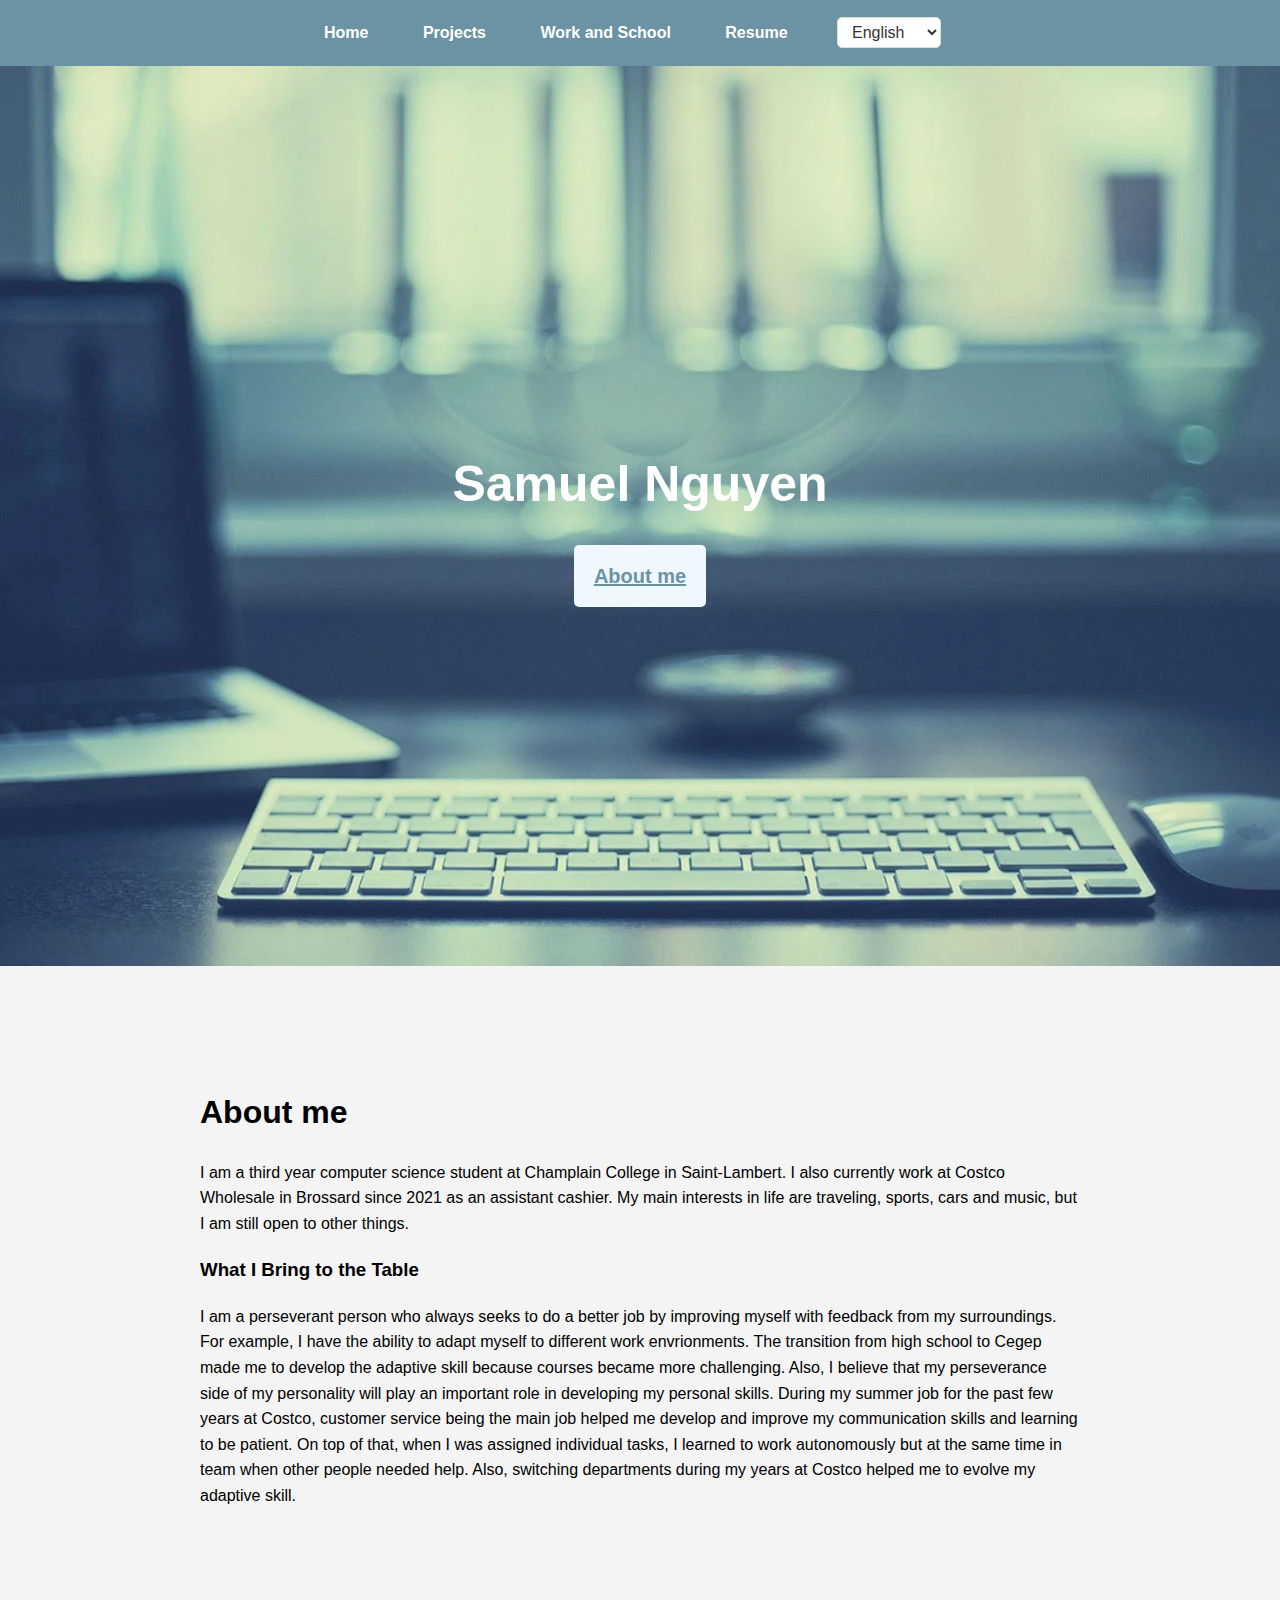
==== index.html @ 8fb1122a "Add files via upload" ====
<!DOCTYPE html>
<html>
<head>
    <title>About</title>
    <link rel="stylesheet" type="text/css" href="portfolio.css">
    <meta charset="UTF-8">
</head>
<body>
    <nav>
        <ul>
            <li><a href="index.html" data-translate="home_nav">Home</a></li>
            <li><a href="Project.html" data-translate="projects_nav">Projects</a></li>
            <li><a href="Work_School.html" data-translate="work_school_nav">Work and School</a></li>
            <li><a href="Resume.html" data-translate="resume_nav">Resume</a></li>
            <li>
                <select id="languageSwitcher" onchange="switchLanguage(this.value)">
                    <option value="en">English</option>
                    <option value="fr">Français</option>
                </select>
            </li>
        </ul>
    </nav>
    <div class="home">
        <h1>Samuel Nguyen</h1>
        <p><a href="#about-section" class="about-me-link"  data-translate="about_title">About me</a></p>
    </div>

    <div id="about-section">
        <h1 data-translate="about_title">About Me</h1>
        <p data-translate="about_txt">
            I am a third year computer science student at Champlain College in Saint-Lambert. I also currently work at Costco
            Wholesale in Brossard since 2021 as an assistant cashier. My main interests in life are traveling, sports, cars and
            music, but I am still open to other things.
        </p>
        <h3 data-translate="table_title">What I Bring to the Table</h3>
        <p data-translate="table_txt">
            I am a perseverant person who always seeks to do a better job by improving myself with feedback from my
            surroundings. For example, I have the ability to adapt myself to different work envrionments. The transition from 
            high school to Cegep made me to develop the adaptive skill because courses became more challenging. Also, I believe
            that my perseverance side of my personality will play an important role in developing my personal skills. During my
            summer job for the past few years at Costco, customer service being the main job helped me develop and improve my 
            communication skills and learning to be patient. On top of that, when I was assigned individual tasks, I learned 
            to work autonomously but at the same time in team when other people needed help. Also, switching departments 
            during my years at Costco helped me to evolve my adaptive skill.
        </p>
    </div>
    <script src="portfolio.js"></script>
</body>
</html>
---- portfolio.css ----
.home {
    background-image: url('portfolio_background.jpg');
    background-size: cover;
    background-position: center;
    height: 100vh;
    display: flex;
    align-items: center;
    justify-content: center;
    flex-direction: column;
    text-align: center;
    margin: 0;
}

.home h1 {
    font-size: 50px;
    color: #ffffff;
    text-align: center;
    margin-top: 20px;
    margin-bottom: 20px; 
}

.about-me-link {
    color: #6c93a3;
    text-decoration: underline;
    font-weight: bold;
    font-size: 20px;
    cursor: pointer;
    background-color: #f0f8ff;
    padding: 20px;
    border-radius: 5px;
    transition: all 0.3s ease;
}

.about-me-link:hover {
    color: #0088ff;
    text-decoration: none;
    background-color: #e6f2ff;
}

  #about-section {
    padding: 200px;
    padding-top: 100px;
}

html {
    scroll-behavior: smooth;
}

nav {
    background-color: #6c93a3;
    color: white;
    text-align: center;
    padding: 10px;
}

nav ul {
    list-style-type: none;
    margin: 0;
    padding: 0;
}

nav ul li {
    display: inline;
    margin-right: 20px;
}

nav a {
    color: white; 
    text-decoration: none;
    font-weight: bold;
    padding: 10px 15px;
    display: inline-block;
    font-size: 16px;
}

nav a:hover {
    background-color: #ddd;
    color: black;
    border-radius: 5px;
}

.container {
    width: 90%;
    margin: auto;
}

@media screen and (min-width: 768px) {
    .container {
        width: 75%;
    }
}

@media screen and (min-width: 1200px) {
    .container {
        width: 60%;
    }
}

body {
    font-family: Arial, sans-serif;
    line-height: 1.6;
    margin: 0;
    padding: 0;
    background-color: #f4f4f4;
}

.main-heading {
    color: #333;
    margin-top: 20px;
    text-align: center;
}

.project-title {
    color: #0056b3;
}

.sub-heading {
    margin-bottom: 5px;
}

.project-section {
    background-color: white;
    margin: 20px auto;
    padding: 20px;
    border-radius: 8px;
    box-shadow: 0 2px 4px rgba(0, 0, 0, 0.1);
    max-width: 800px;
}

.project-description {
    color: #666;
}

.image-gallery img {
    width: 100px; 
    height: auto;
    margin: 5px;
    cursor: pointer;
}

.modal {
    display: none;
    position: fixed;
    z-index: 1;
    padding-top: 100px;
    left: 0;
    top: 0;
    width: 100%;
    height: 100%;
    overflow: auto;
    background-color: black;
    background-color: rgba(0,0,0,0.9);
}

.modal-content {
    position: relative;
    margin: auto;
    width: 80%;
    max-width: 700px;
}

.close {
    color: white;
    position: absolute;
    top: 10px;
    right: 25px;
    font-size: 35px;
    font-weight: bold;
    cursor: pointer;
}

.prev, .next {
    cursor: pointer;
    position: absolute;
    top: 50%;
    width: auto;
    padding: 16px;
    margin-top: -50px;
    color: white;
    font-weight: bold;
    font-size: 20px;
    transition: 0.6s ease;
    border-radius: 0 3px 3px 0;
    user-select: none;
    -webkit-user-select: none;
}

.next {
    right: 0;
    border-radius: 3px 0 0 3px;
}

.prev:hover, .next:hover {
    background-color: rgba(0,0,0,0.8);
}

.accordion-button {
    background-color: #eee;
    color: #444;
    cursor: pointer;
    padding: 18px;
    width: 100%;
    text-align: left;
    border: none;
    outline: none;
    transition: 0.4s;
    position: relative;
}

.accordion-button:after {
    content: '\25B6'; 
    font-size: 13px;
    color: #777;
    float: right;
    margin-left: 5px;
    transition: transform 0.4s;
}

.accordion-button.active:after {
    transform: rotate(90deg);
}

.panel {
    padding: 0 18px;
    display: none;
    background-color: white;
    overflow: hidden;
}

.centered-container {
    display: flex;
    justify-content: center;
    align-items: center;
    height: 100vh;
    margin: 0;
}

.centered-content {
    display: block;
    margin: auto;
}

#languageSwitcher {
    font-size: 16px;
    color: #333;
    background-color: #fff;
    border: 1px solid #ddd;
    border-radius: 5px;
    padding: 5px 10px;
    margin: 0 10px;
    cursor: pointer;
}

#languageSwitcher option {
    padding: 5px; 
    background-color: #f8f8f8;
    border-bottom: 1px solid #eee; 
}

#languageSwitcher option:hover {
    background-color: #e9e9e9;
}
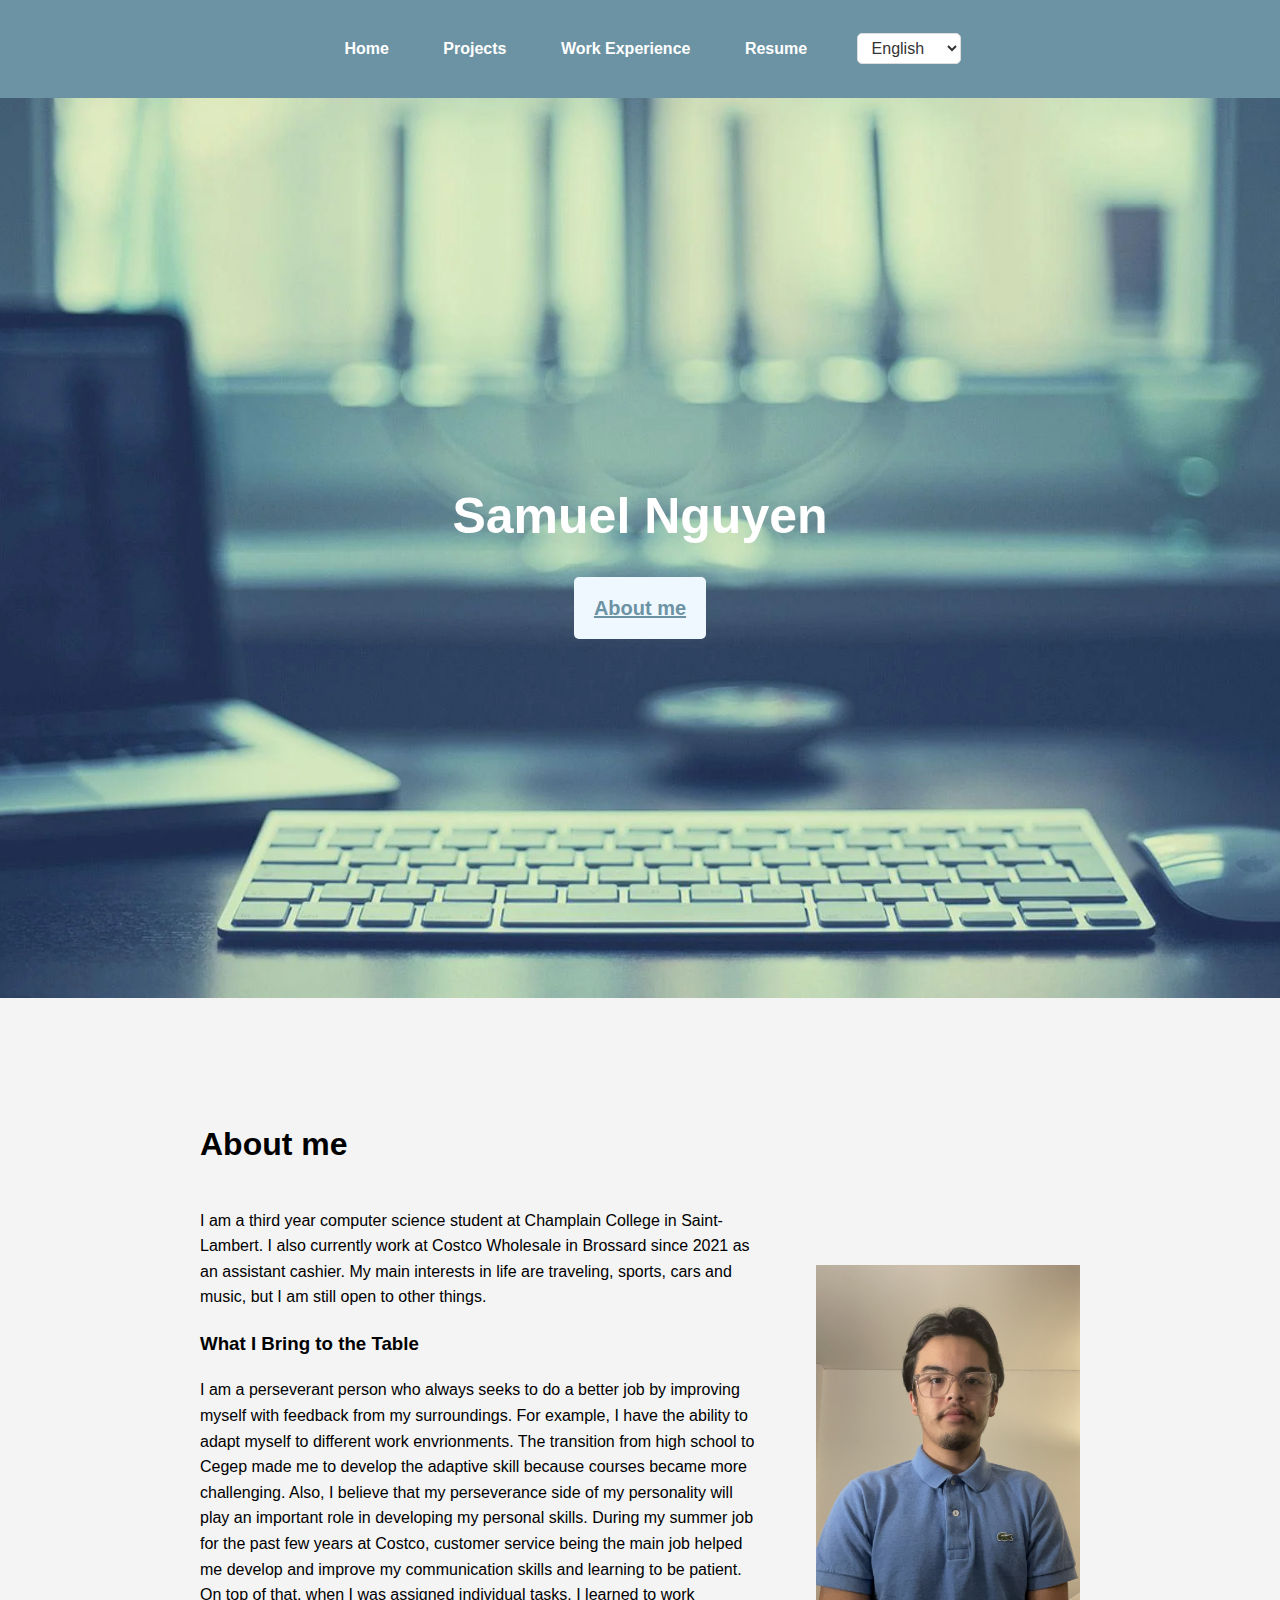
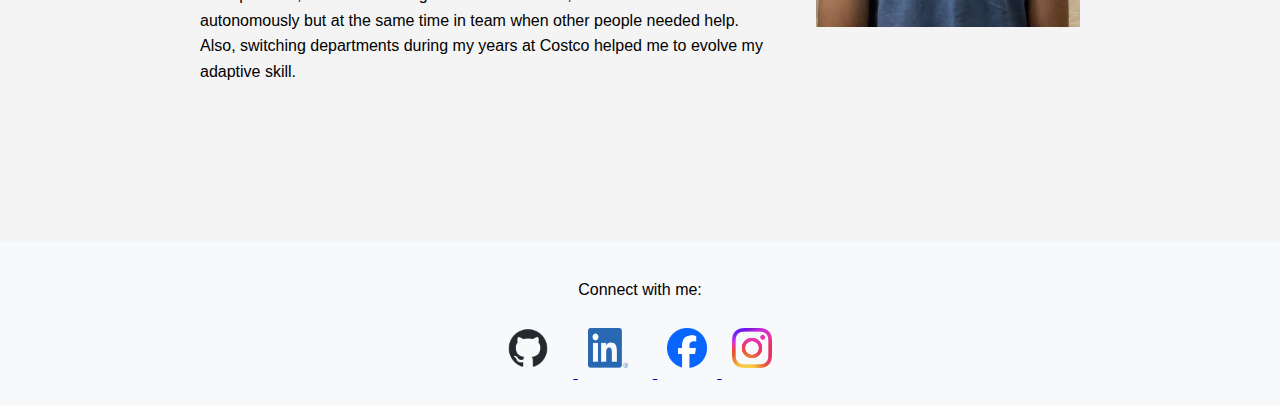
==== commit f97b1085: "Update Website" ====
--- a/index.html
+++ b/index.html
@@ -10,7 +10,7 @@
         <ul>
             <li><a href="index.html" data-translate="home_nav">Home</a></li>
             <li><a href="Project.html" data-translate="projects_nav">Projects</a></li>
-            <li><a href="Work_School.html" data-translate="work_school_nav">Work and School</a></li>
+            <li><a href="Work.html" data-translate="work_nav">Work Experience</a></li>
             <li><a href="Resume.html" data-translate="resume_nav">Resume</a></li>
             <li>
                 <select id="languageSwitcher" onchange="switchLanguage(this.value)">
@@ -27,23 +27,45 @@
 
     <div id="about-section">
         <h1 data-translate="about_title">About Me</h1>
-        <p data-translate="about_txt">
-            I am a third year computer science student at Champlain College in Saint-Lambert. I also currently work at Costco
-            Wholesale in Brossard since 2021 as an assistant cashier. My main interests in life are traveling, sports, cars and
-            music, but I am still open to other things.
-        </p>
-        <h3 data-translate="table_title">What I Bring to the Table</h3>
-        <p data-translate="table_txt">
-            I am a perseverant person who always seeks to do a better job by improving myself with feedback from my
-            surroundings. For example, I have the ability to adapt myself to different work envrionments. The transition from 
-            high school to Cegep made me to develop the adaptive skill because courses became more challenging. Also, I believe
-            that my perseverance side of my personality will play an important role in developing my personal skills. During my
-            summer job for the past few years at Costco, customer service being the main job helped me develop and improve my 
-            communication skills and learning to be patient. On top of that, when I was assigned individual tasks, I learned 
-            to work autonomously but at the same time in team when other people needed help. Also, switching departments 
-            during my years at Costco helped me to evolve my adaptive skill.
-        </p>
+        <div class="about-content">
+            <div class="about-text">
+                <p data-translate="about_txt">
+                    I am a third year computer science student at Champlain College in Saint-Lambert. I also currently work at Costco
+                    Wholesale in Brossard since 2021 as an assistant cashier. My main interests in life are traveling, sports, cars and
+                    music, but I am still open to other things.
+                </p>
+                <h3 data-translate="table_title">What I Bring to the Table</h3>
+                <p data-translate="table_txt">
+                    I am a perseverant person who always seeks to do a better job by improving myself with feedback from my
+                    surroundings. For example, I have the ability to adapt myself to different work envrionments. The transition from 
+                    high school to Cegep made me to develop the adaptive skill because courses became more challenging. Also, I believe
+                    that my perseverance side of my personality will play an important role in developing my personal skills. During my
+                    summer job for the past few years at Costco, customer service being the main job helped me develop and improve my 
+                    communication skills and learning to be patient. On top of that, when I was assigned individual tasks, I learned 
+                    to work autonomously but at the same time in team when other people needed help. Also, switching departments 
+                    during my years at Costco helped me to evolve my adaptive skill.
+                </p> 
+            </div>
+            <img src="images\about-image.jpg" alt="Samuel Nguyen" class="about-image" style="height: 30%; width: 30%;">
+        </div>
     </div>
+
+    <footer style="text-align: center; padding: 20px 0; margin-top: 40px; background-color: #f8f9fa;">
+        <p data-translate="connect">Connect with me:</p>
+        <a href="https://github.com/SamuelNguyen2121" target="_blank">
+            <img src="images\icons\github-mark.png" alt="GitHub" style="width: 40px; height: 40px; margin-right: 15px; padding: 10px;">
+        </a>
+        <a href="https://www.linkedin.com/in/samuel-nguyen-27b524265/" target="_blank">
+            <img src="images\icons\LI-In-Bug.png" alt="GitHub" style="width: 40px; height: 40px; margin-right: 15px; padding: 10px;">
+        </a>
+        <a href="https://www.facebook.com/profile.php?id=100033718432087" target="_blank">
+            <img src="images\icons\Facebook_Logo_Primary.png" alt="Facebook" style="width: 40px; height: 40px; padding: 10px;">
+        </a>
+        <a href="https://www.instagram.com/sam_nguyen2002/" target="_blank">
+            <img src="images\icons\Instagram_Glyph_Gradient.png" alt="Instagram" style="width: 40px; height: 40px; padding: 10px;">
+        </a>
+    </footer>
+    
     <script src="portfolio.js"></script>
 </body>
 </html>
--- a/portfolio.css
+++ b/portfolio.css
@@ -40,6 +40,18 @@
   #about-section {
     padding: 200px;
     padding-top: 100px;
+    padding-bottom: 100px;
+}
+
+.about-content {
+    display: flex;
+    align-items: center;
+}
+
+.about-image {
+    width: 150px;
+    height: auto;
+    margin-left: 50px;
 }
 
 html {
@@ -51,12 +63,9 @@
     color: white;
     text-align: center;
     padding: 10px;
-}
-
-nav ul {
-    list-style-type: none;
-    margin: 0;
-    padding: 0;
+    position: sticky;
+    z-index: 1000;
+    top: 0;
 }
 
 nav ul li {
@@ -78,6 +87,12 @@
     color: black;
     border-radius: 5px;
 }
+
+.nav-link.active {
+    color: #4285f4;
+    border-bottom: 2px solid #4285f4;
+}
+
 
 .container {
     width: 90%;
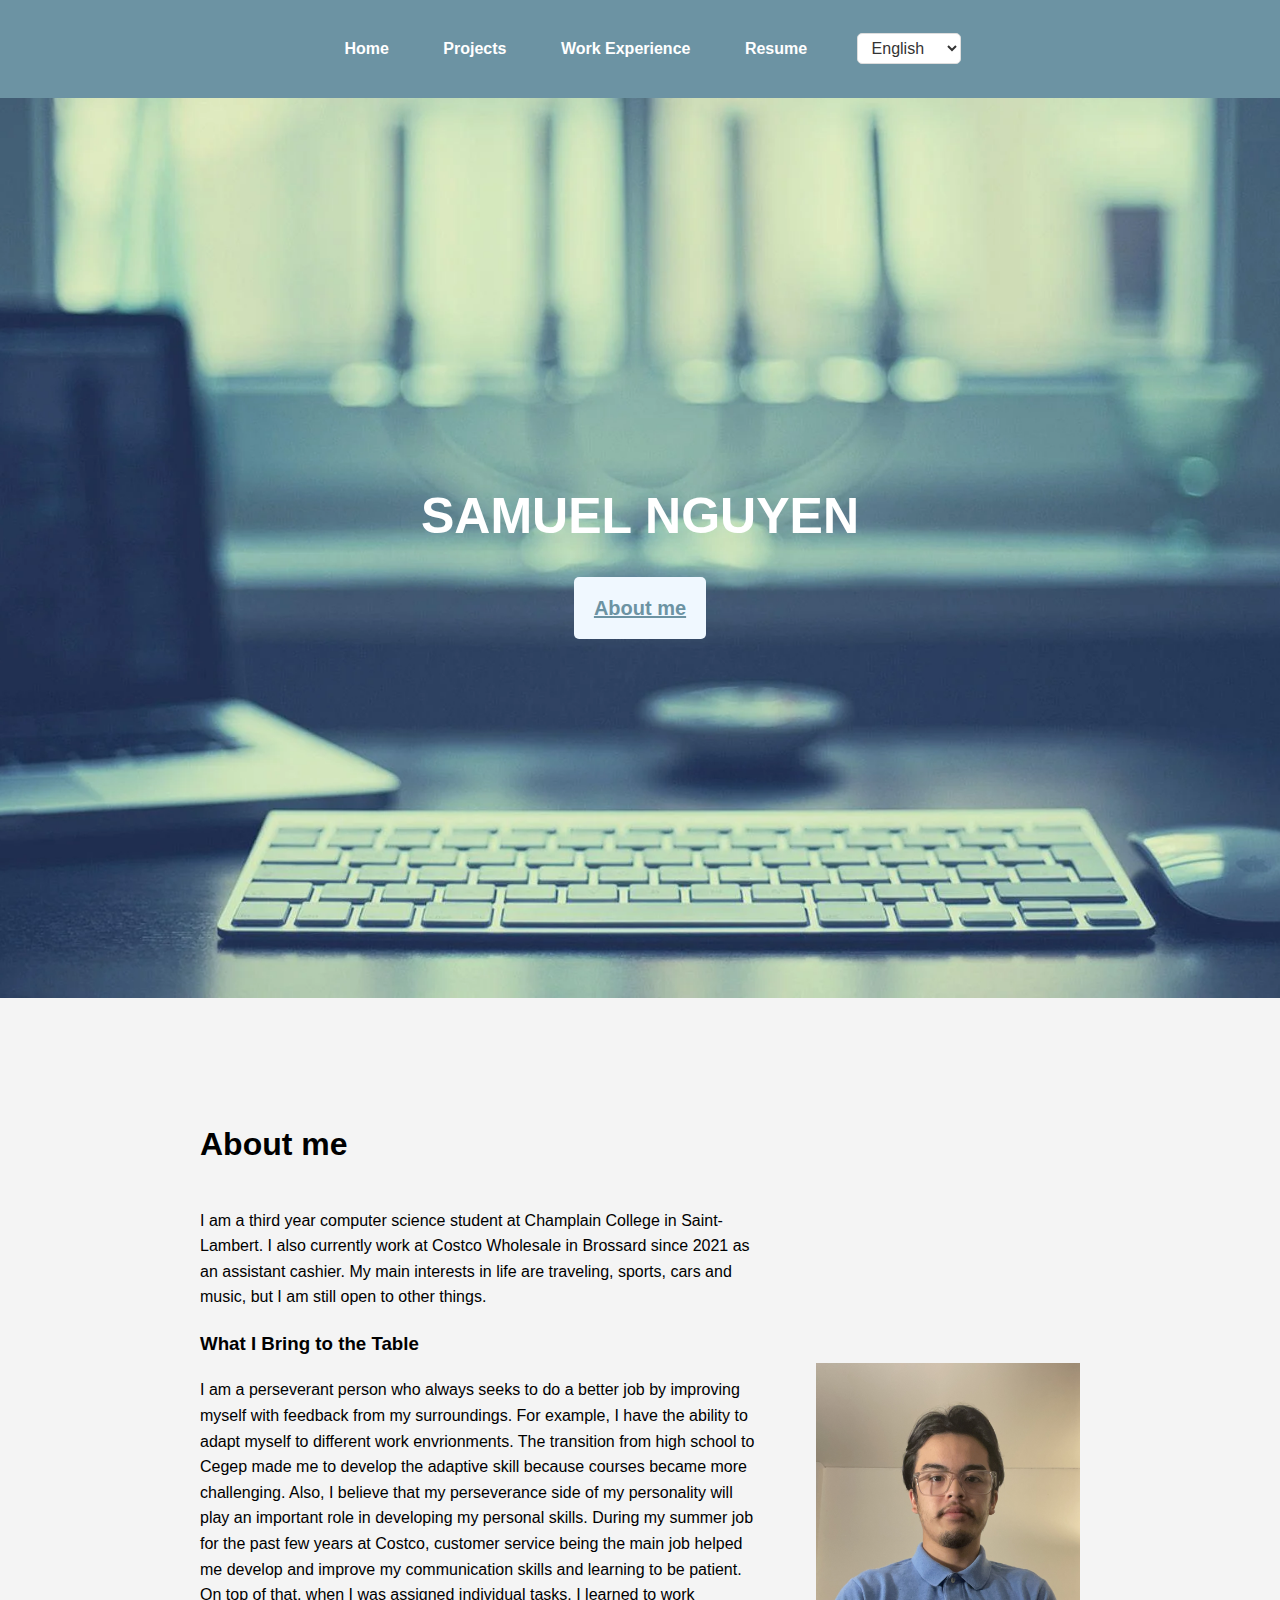
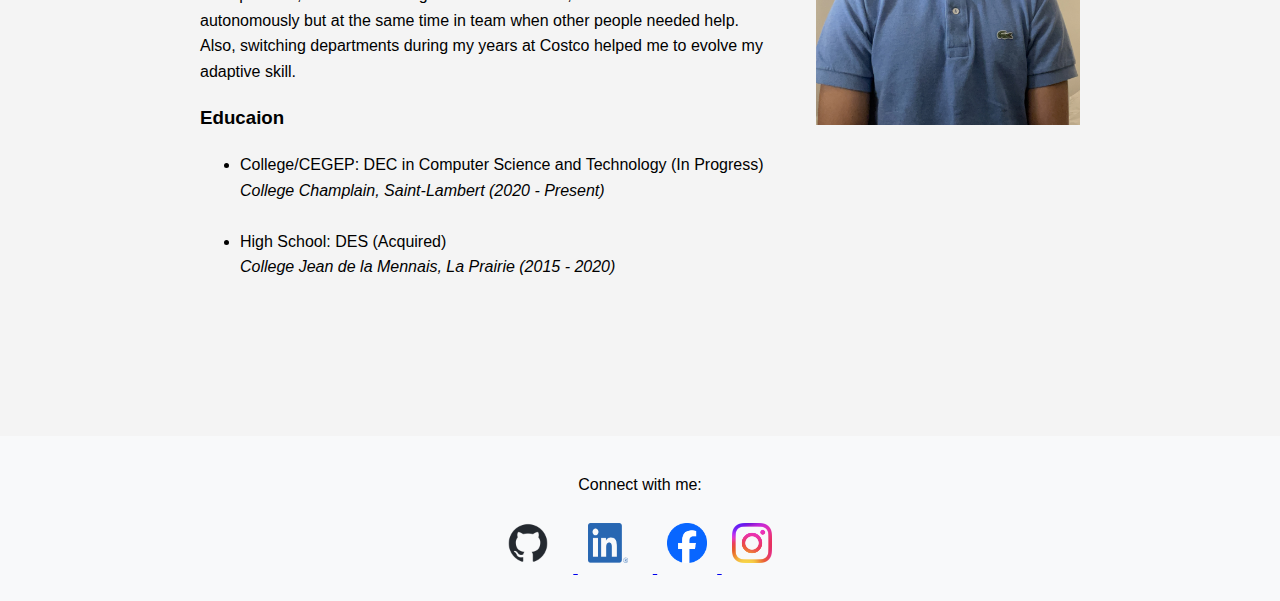
==== commit 5155f1ba: "Fix Bugs" ====
--- a/index.html
+++ b/index.html
@@ -21,7 +21,7 @@
         </ul>
     </nav>
     <div class="home">
-        <h1>Samuel Nguyen</h1>
+        <h1>SAMUEL NGUYEN</h1>
         <p><a href="#about-section" class="about-me-link"  data-translate="about_title">About me</a></p>
     </div>
 
@@ -44,7 +44,16 @@
                     communication skills and learning to be patient. On top of that, when I was assigned individual tasks, I learned 
                     to work autonomously but at the same time in team when other people needed help. Also, switching departments 
                     during my years at Costco helped me to evolve my adaptive skill.
-                </p> 
+                </p>
+                <h3 data-translate="education">Education</h3>
+                <ul>
+                    <li data-translate="dec">College/CEGEP: DEC in Computer Science and Technology (In Progress)</li>
+                    <i data-translate="cegep">College Champlain, Saint-Lambert (2020 - Present)</i><br>
+                    
+                    <br>
+                    <li data-translate="des">High School: DES  (Acquired)</li>
+                    <i data-translate="hs">College Jean de la Mennais, La Prairie (2015 - 2020)</i>
+                </ul>
             </div>
             <img src="images\about-image.jpg" alt="Samuel Nguyen" class="about-image" style="height: 30%; width: 30%;">
         </div>
--- a/portfolio.css
+++ b/portfolio.css
@@ -156,7 +156,7 @@
 .modal {
     display: none;
     position: fixed;
-    z-index: 1;
+    z-index: 1001;
     padding-top: 100px;
     left: 0;
     top: 0;
@@ -165,6 +165,8 @@
     overflow: auto;
     background-color: black;
     background-color: rgba(0,0,0,0.9);
+    opacity: 0;
+    transition: opacity 0.5s ease;
 }
 
 .modal-content {
@@ -172,6 +174,14 @@
     margin: auto;
     width: 80%;
     max-width: 700px;
+}
+
+.modal-trigger {
+    transition: transform 0.3s ease;
+}
+
+.modal-trigger:hover {
+    transform: scale(1.05);
 }
 
 .close {
@@ -207,6 +217,16 @@
 
 .prev:hover, .next:hover {
     background-color: rgba(0,0,0,0.8);
+}
+
+.no-scroll {
+    overflow: hidden;
+}
+
+.mySlides {
+    opacity: 0;
+    display: none;
+    transition: opacity 0.5s ease;
 }
 
 .accordion-button {
@@ -236,10 +256,10 @@
 }
 
 .panel {
-    padding: 0 18px;
-    display: none;
+    max-height: 0;
+    overflow: hidden;
+    transition: max-height 0.5s ease-out;
     background-color: white;
-    overflow: hidden;
 }
 
 .centered-container {
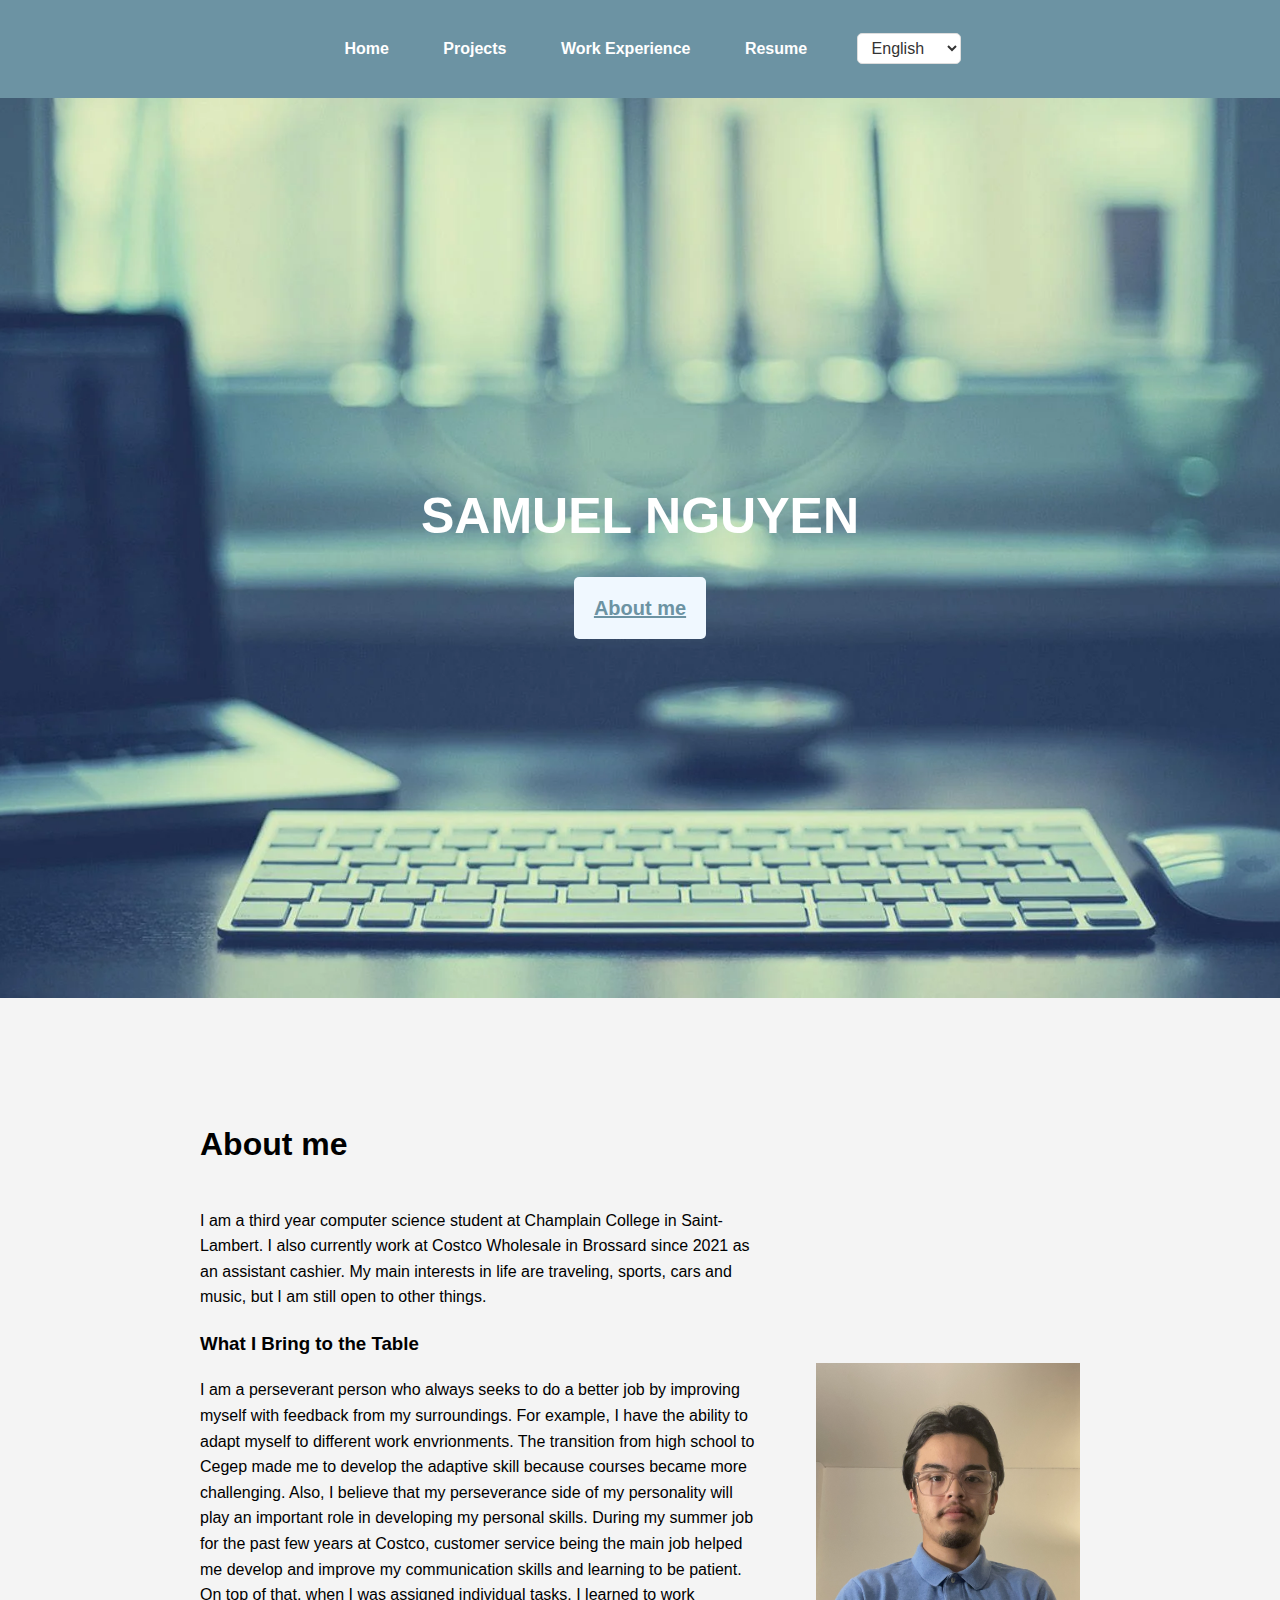
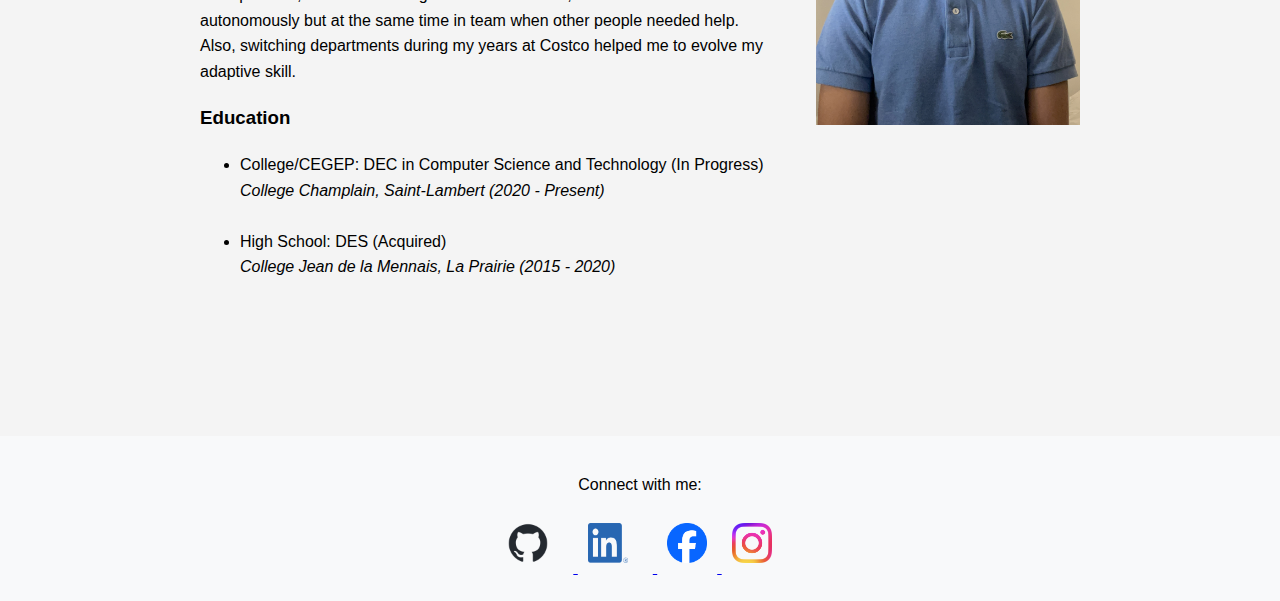
==== commit 8eeb3a8e: "Responsive Phone" ====
--- a/index.html
+++ b/index.html
@@ -4,6 +4,7 @@
     <title>About</title>
     <link rel="stylesheet" type="text/css" href="portfolio.css">
     <meta charset="UTF-8">
+    <meta name="viewport" content="width=device-width, initial-scale=1">
 </head>
 <body>
     <nav>
@@ -55,10 +56,10 @@
                     <i data-translate="hs">College Jean de la Mennais, La Prairie (2015 - 2020)</i>
                 </ul>
             </div>
-            <img src="images\about-image.jpg" alt="Samuel Nguyen" class="about-image" style="height: 30%; width: 30%;">
+            <img src="images\about-image.jpg" alt="Samuel Nguyen" class="about-image">
         </div>
     </div>
-
+    
     <footer style="text-align: center; padding: 20px 0; margin-top: 40px; background-color: #f8f9fa;">
         <p data-translate="connect">Connect with me:</p>
         <a href="https://github.com/SamuelNguyen2121" target="_blank">
--- a/portfolio.css
+++ b/portfolio.css
@@ -49,9 +49,9 @@
 }
 
 .about-image {
-    width: 150px;
-    height: auto;
     margin-left: 50px;
+    height: 30%;
+    width: 30%;
 }
 
 html {
@@ -97,18 +97,6 @@
 .container {
     width: 90%;
     margin: auto;
-}
-
-@media screen and (min-width: 768px) {
-    .container {
-        width: 75%;
-    }
-}
-
-@media screen and (min-width: 1200px) {
-    .container {
-        width: 60%;
-    }
 }
 
 body {
@@ -295,3 +283,39 @@
 #languageSwitcher option:hover {
     background-color: #e9e9e9;
 }
+
+@media screen and (max-width: 600px) {
+    nav ul li {
+        margin-right: 5px;
+    }
+
+    nav a {
+        font-size: 12px;
+        padding: 3px 7px;
+    }
+
+    #languageSwitcher {
+        font-size: 12px;
+        padding: 3px 5px;
+        width: auto;
+    }
+
+    #about-section {
+        padding: 50px 20px;
+    }
+
+    .about-content {
+        flex-direction: column;
+        align-items: center;
+    }
+
+    .about-text {
+        width: 100%;
+    }
+
+    .about-image {
+        width: 80vw;
+        height: auto;
+        margin: 0 auto;
+    }
+}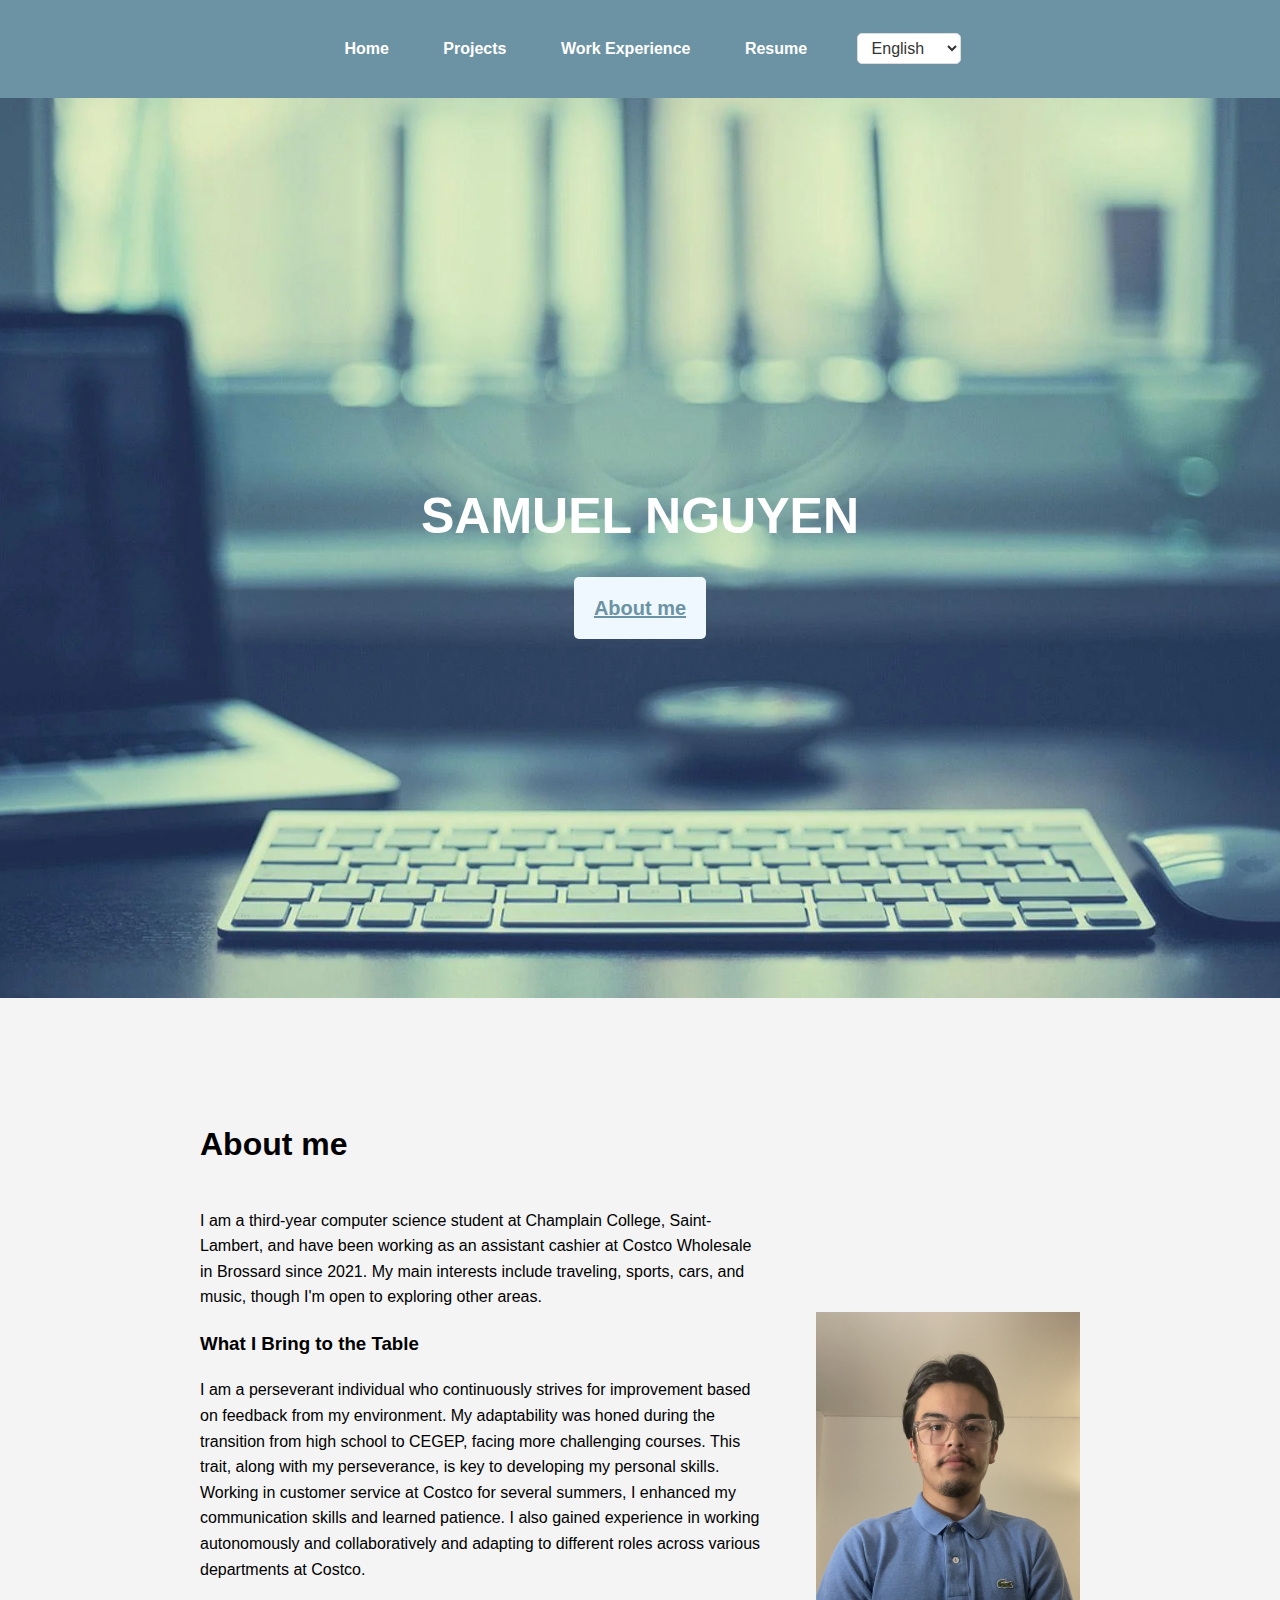
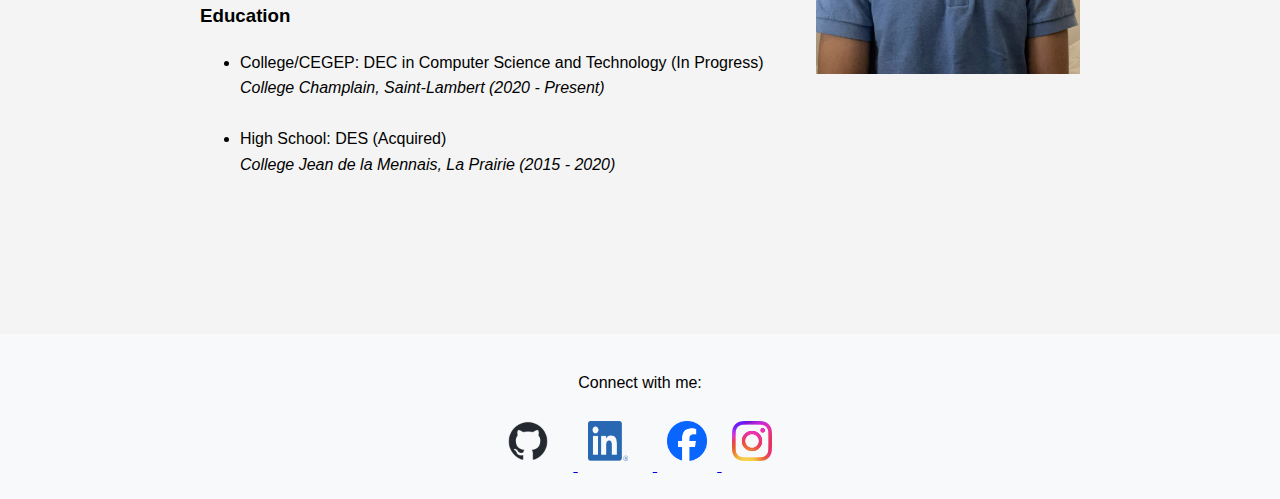
==== commit d92937f9: "correct paragraphs" ====
--- a/index.html
+++ b/index.html
@@ -31,20 +31,11 @@
         <div class="about-content">
             <div class="about-text">
                 <p data-translate="about_txt">
-                    I am a third year computer science student at Champlain College in Saint-Lambert. I also currently work at Costco
-                    Wholesale in Brossard since 2021 as an assistant cashier. My main interests in life are traveling, sports, cars and
-                    music, but I am still open to other things.
+                    I am a third-year computer science student at Champlain College, Saint-Lambert, and have been working as an assistant cashier at Costco Wholesale in Brossard since 2021. My main interests include traveling, sports, cars, and music, though I'm open to exploring other areas.
                 </p>
                 <h3 data-translate="table_title">What I Bring to the Table</h3>
                 <p data-translate="table_txt">
-                    I am a perseverant person who always seeks to do a better job by improving myself with feedback from my
-                    surroundings. For example, I have the ability to adapt myself to different work envrionments. The transition from 
-                    high school to Cegep made me to develop the adaptive skill because courses became more challenging. Also, I believe
-                    that my perseverance side of my personality will play an important role in developing my personal skills. During my
-                    summer job for the past few years at Costco, customer service being the main job helped me develop and improve my 
-                    communication skills and learning to be patient. On top of that, when I was assigned individual tasks, I learned 
-                    to work autonomously but at the same time in team when other people needed help. Also, switching departments 
-                    during my years at Costco helped me to evolve my adaptive skill.
+                    I am a perseverant individual who continuously strives for improvement based on feedback from my environment. My adaptability was honed during the transition from high school to CEGEP, facing more challenging courses. This trait, along with my perseverance, is key to developing my personal skills. Working in customer service at Costco for several summers, I enhanced my communication skills and learned patience. I also gained experience in working autonomously and collaboratively and adapting to different roles across various departments at Costco.
                 </p>
                 <h3 data-translate="education">Education</h3>
                 <ul>
--- a/portfolio.css
+++ b/portfolio.css
@@ -318,4 +318,16 @@
         height: auto;
         margin: 0 auto;
     }
+
+    .project-section {
+        margin: 10px;
+        padding: 20px;
+        box-sizing: border-box;
+    }
+
+    .centered-content {
+        width: 100%;
+        height: 450px;
+        max-width: 100%;
+    }
 }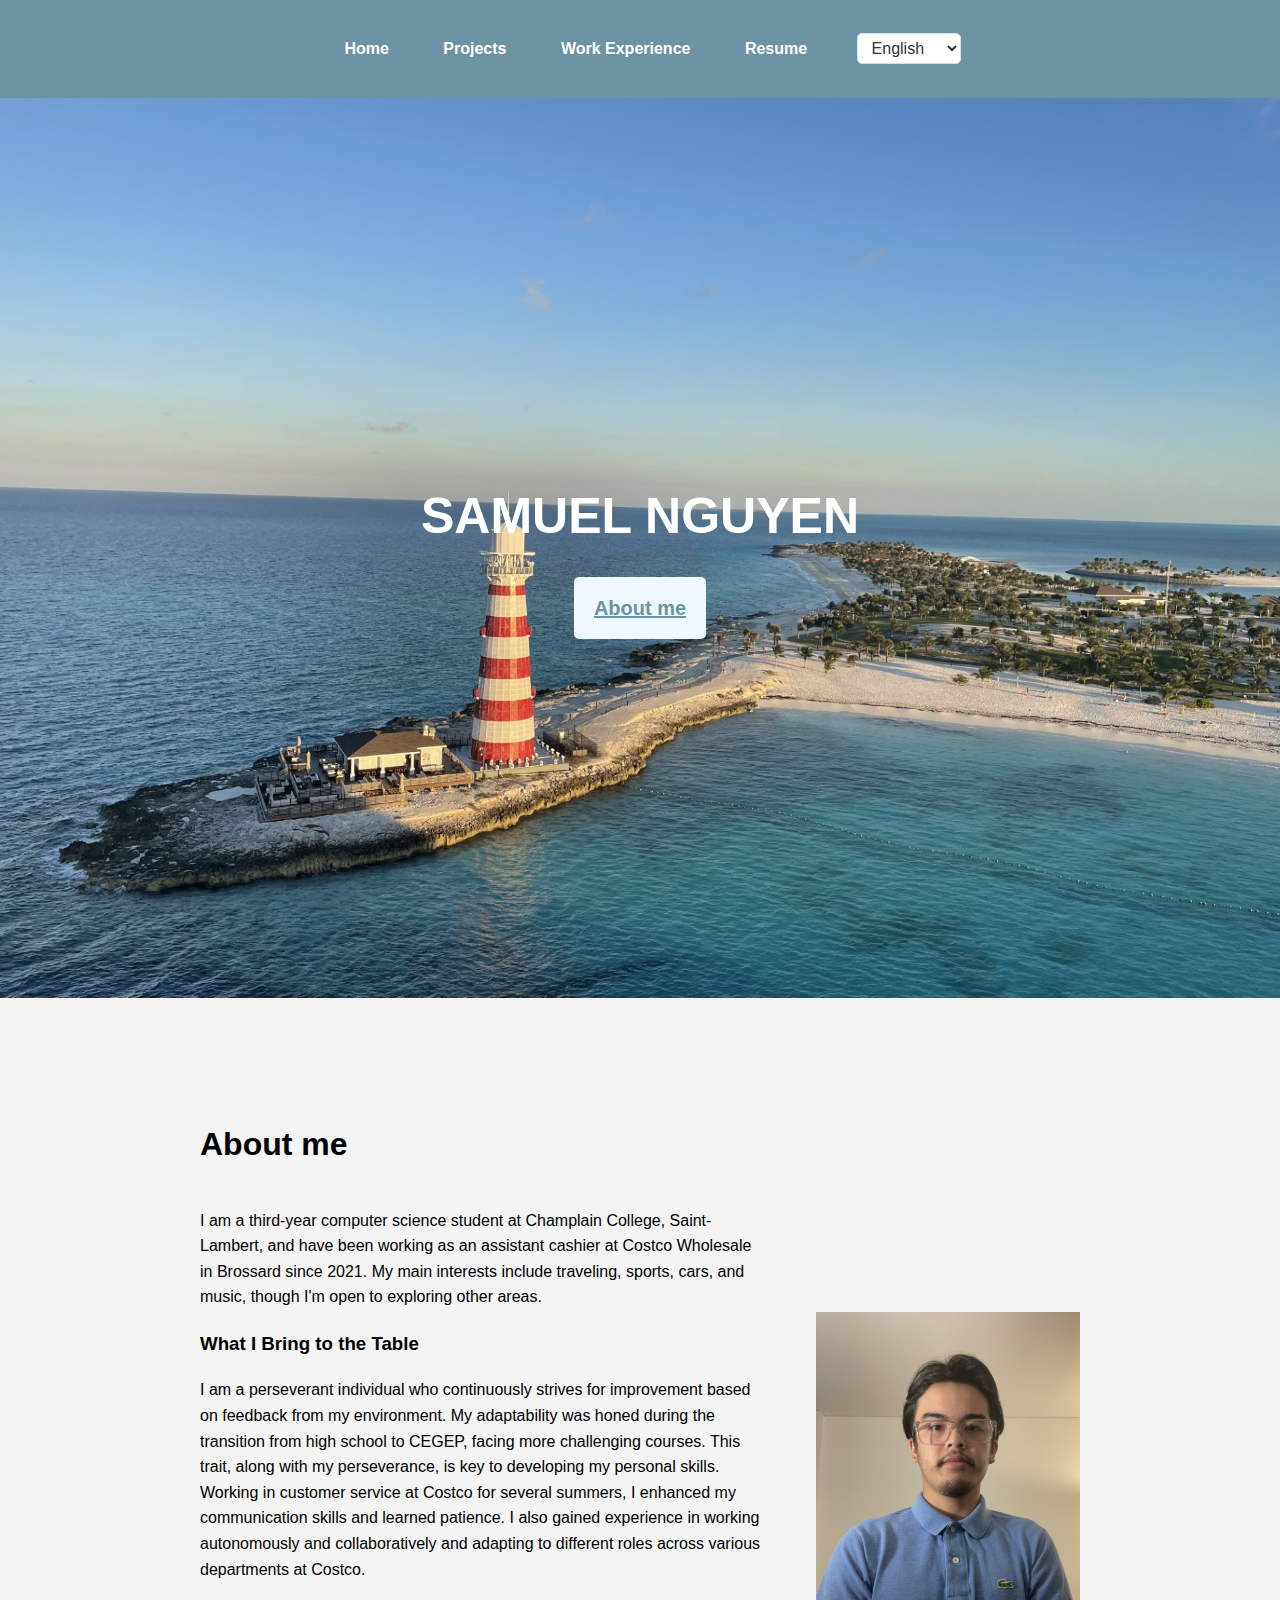
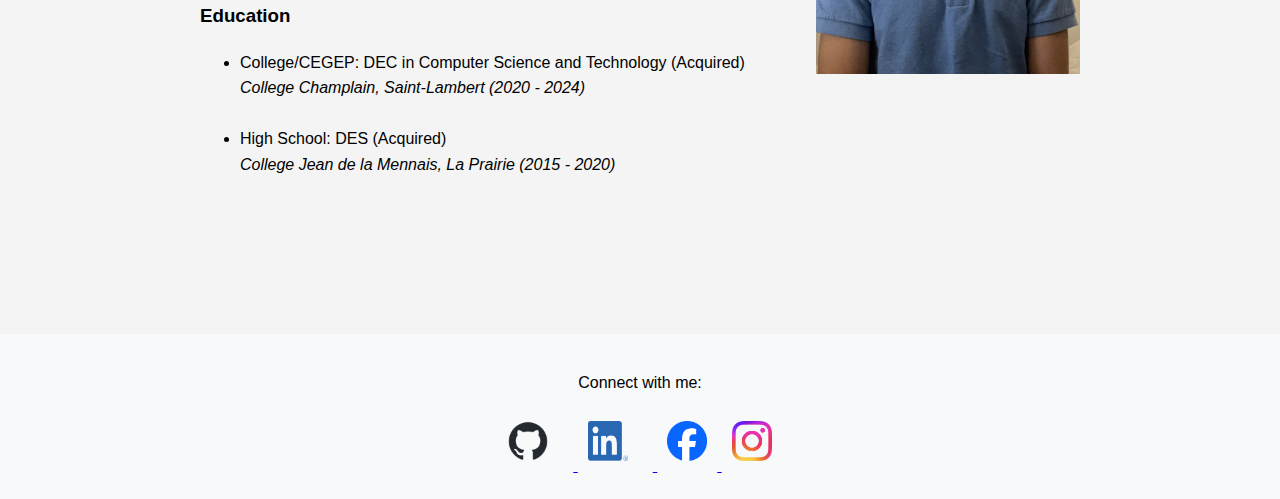
==== commit 93670082: "Add stage" ====
--- a/index.html
+++ b/index.html
@@ -39,7 +39,7 @@
                 </p>
                 <h3 data-translate="education">Education</h3>
                 <ul>
-                    <li data-translate="dec">College/CEGEP: DEC in Computer Science and Technology (In Progress)</li>
+                    <li data-translate="dec">College/CEGEP: DEC in Computer Science and Technology (Acquired)</li>
                     <i data-translate="cegep">College Champlain, Saint-Lambert (2020 - Present)</i><br>
                     
                     <br>
--- a/portfolio.css
+++ b/portfolio.css
@@ -1,5 +1,5 @@
 .home {
-    background-image: url('portfolio_background.jpg');
+    background-image: url('background.jpg');
     background-size: cover;
     background-position: center;
     height: 100vh;
